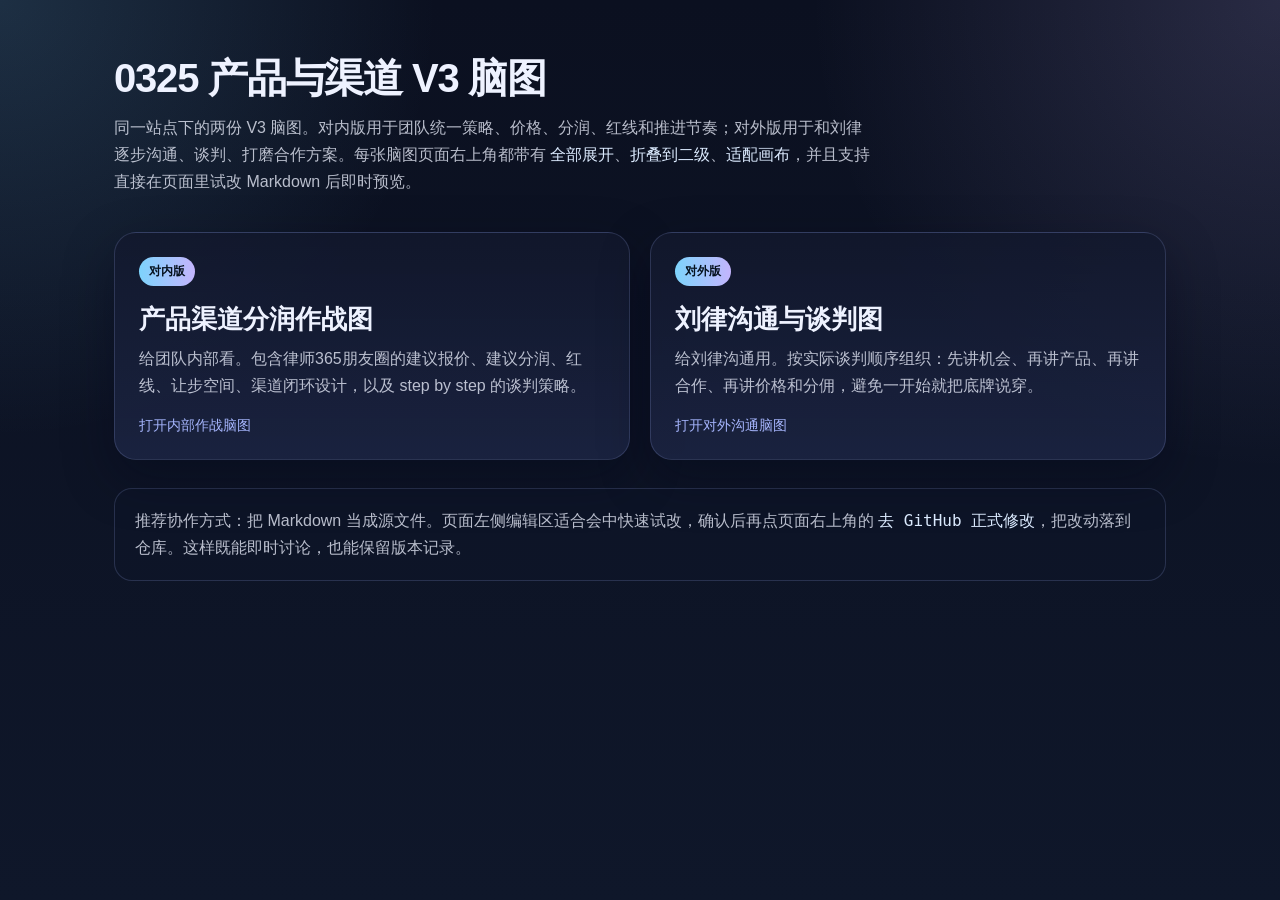
==== lawyer-v3/index.html @ 5c664c95 "Add lawyer V3 markmap pages with live markdown preview" ====
<!doctype html>
<html lang="zh-CN">
<head>
  <meta charset="utf-8" />
  <meta name="viewport" content="width=device-width, initial-scale=1" />
  <title>0325 产品与渠道 V3 脑图</title>
  <style>
    :root {
      color-scheme: dark;
      --bg: #0b1020;
      --panel: rgba(18, 24, 45, 0.82);
      --panel-2: rgba(31, 40, 73, 0.72);
      --text: #eef2ff;
      --muted: #a5b4fc;
      --line: rgba(165, 180, 252, 0.18);
      --accent: #7dd3fc;
      --accent-2: #c4b5fd;
    }
    * { box-sizing: border-box; }
    body {
      margin: 0;
      font-family: "PingFang SC", "Microsoft YaHei", sans-serif;
      background:
        radial-gradient(circle at top left, rgba(125, 211, 252, 0.16), transparent 28%),
        radial-gradient(circle at top right, rgba(196, 181, 253, 0.16), transparent 30%),
        linear-gradient(180deg, #0b1020 0%, #0f172a 100%);
      color: var(--text);
      min-height: 100vh;
    }
    .wrap {
      max-width: 1100px;
      margin: 0 auto;
      padding: 56px 24px 80px;
    }
    h1 {
      margin: 0 0 14px;
      font-size: 40px;
      line-height: 1.1;
      letter-spacing: -0.03em;
    }
    .lead {
      max-width: 760px;
      margin: 0 0 36px;
      color: rgba(238, 242, 255, 0.76);
      font-size: 16px;
      line-height: 1.7;
    }
    .grid {
      display: grid;
      grid-template-columns: repeat(2, minmax(0, 1fr));
      gap: 20px;
    }
    .card {
      display: block;
      padding: 24px;
      border-radius: 22px;
      background: linear-gradient(180deg, var(--panel), var(--panel-2));
      border: 1px solid var(--line);
      text-decoration: none;
      color: inherit;
      box-shadow: 0 18px 50px rgba(2, 6, 23, 0.35);
      transition: transform 180ms ease, border-color 180ms ease, box-shadow 180ms ease;
    }
    .card:hover {
      transform: translateY(-4px);
      border-color: rgba(125, 211, 252, 0.34);
      box-shadow: 0 24px 60px rgba(2, 6, 23, 0.42);
    }
    .tag {
      display: inline-block;
      padding: 6px 10px;
      border-radius: 999px;
      font-size: 12px;
      color: #06121f;
      background: linear-gradient(90deg, var(--accent), var(--accent-2));
      font-weight: 700;
      margin-bottom: 18px;
    }
    .card h2 {
      margin: 0 0 10px;
      font-size: 26px;
      line-height: 1.2;
    }
    .card p {
      margin: 0 0 18px;
      line-height: 1.7;
      color: rgba(238, 242, 255, 0.76);
    }
    .meta {
      display: flex;
      align-items: center;
      gap: 10px;
      color: var(--muted);
      font-size: 14px;
    }
    .tips {
      margin-top: 28px;
      padding: 18px 20px;
      border-radius: 18px;
      border: 1px solid var(--line);
      background: rgba(15, 23, 42, 0.46);
      color: rgba(238, 242, 255, 0.76);
      line-height: 1.7;
    }
    code {
      font-family: ui-monospace, SFMono-Regular, Menlo, monospace;
      color: #dbeafe;
    }
    @media (max-width: 800px) {
      .grid { grid-template-columns: 1fr; }
      h1 { font-size: 32px; }
    }
  </style>
</head>
<body>
  <main class="wrap">
    <h1>0325 产品与渠道 V3 脑图</h1>
    <p class="lead">同一站点下的两份 V3 脑图。对内版用于团队统一策略、价格、分润、红线和推进节奏；对外版用于和刘律逐步沟通、谈判、打磨合作方案。每张脑图页面右上角都带有 <code>全部展开</code>、<code>折叠到二级</code>、<code>适配画布</code>，并且支持直接在页面里试改 Markdown 后即时预览。</p>
    <section class="grid">
      <a class="card" href="./internal.html">
        <span class="tag">对内版</span>
        <h2>产品渠道分润作战图</h2>
        <p>给团队内部看。包含律师365朋友圈的建议报价、建议分润、红线、让步空间、渠道闭环设计，以及 step by step 的谈判策略。</p>
        <div class="meta"><span>打开内部作战脑图</span></div>
      </a>
      <a class="card" href="./external.html">
        <span class="tag">对外版</span>
        <h2>刘律沟通与谈判图</h2>
        <p>给刘律沟通用。按实际谈判顺序组织：先讲机会、再讲产品、再讲合作、再讲价格和分佣，避免一开始就把底牌说穿。</p>
        <div class="meta"><span>打开对外沟通脑图</span></div>
      </a>
    </section>
    <section class="tips">
      推荐协作方式：把 Markdown 当成源文件。页面左侧编辑区适合会中快速试改，确认后再点页面右上角的 <code>去 GitHub 正式修改</code>，把改动落到仓库。这样既能即时讨论，也能保留版本记录。
    </section>
  </main>
</body>
</html>
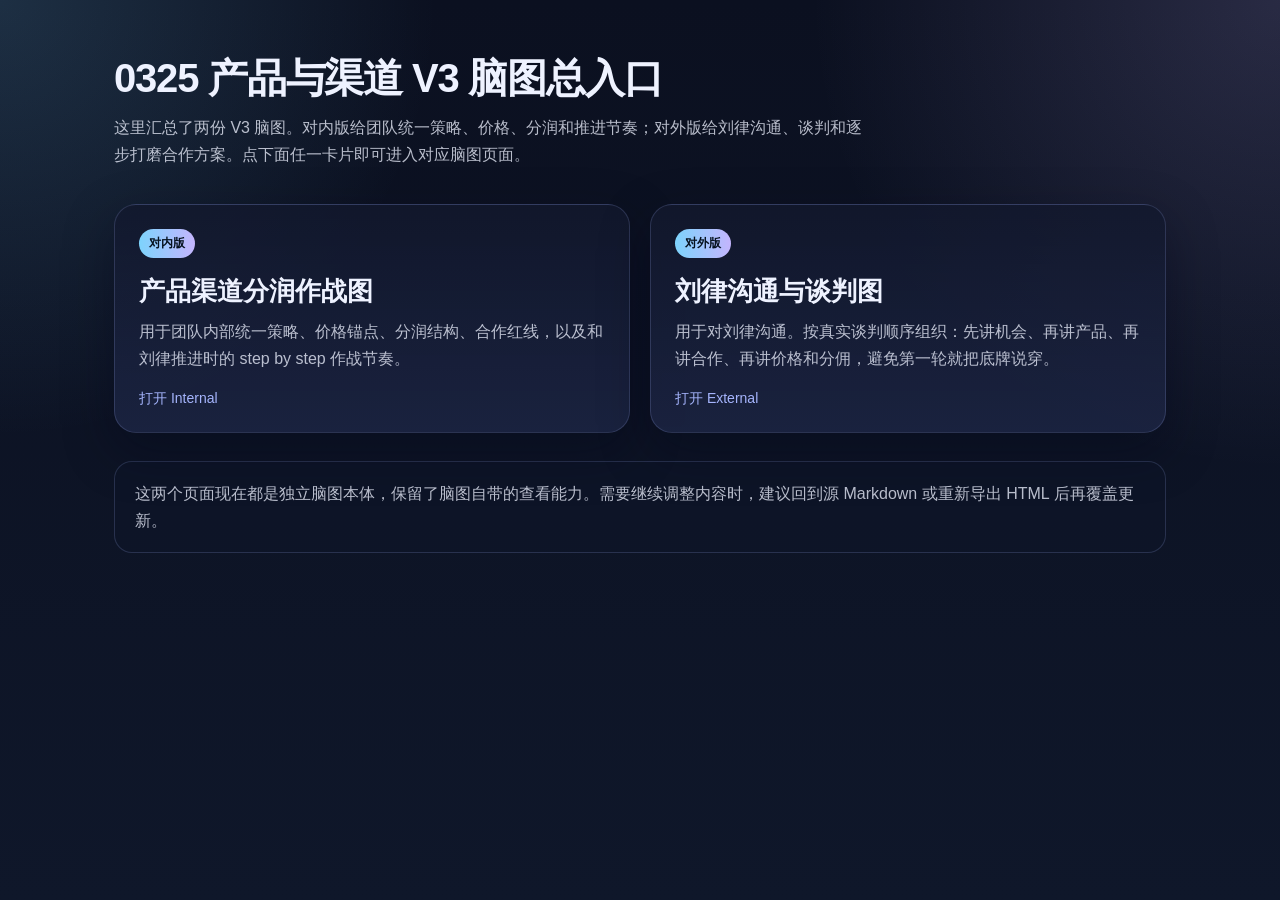
==== commit ddfc1033: "Simplify lawyer V3 landing page" ====
--- a/lawyer-v3/index.html
+++ b/lawyer-v3/index.html
@@ -114,24 +114,24 @@
 </head>
 <body>
   <main class="wrap">
-    <h1>0325 产品与渠道 V3 脑图</h1>
-    <p class="lead">同一站点下的两份 V3 脑图。对内版用于团队统一策略、价格、分润、红线和推进节奏；对外版用于和刘律逐步沟通、谈判、打磨合作方案。每张脑图页面右上角都带有 <code>全部展开</code>、<code>折叠到二级</code>、<code>适配画布</code>，并且支持直接在页面里试改 Markdown 后即时预览。</p>
+    <h1>0325 产品与渠道 V3 脑图总入口</h1>
+    <p class="lead">这里汇总了两份 V3 脑图。对内版给团队统一策略、价格、分润和推进节奏；对外版给刘律沟通、谈判和逐步打磨合作方案。点下面任一卡片即可进入对应脑图页面。</p>
     <section class="grid">
       <a class="card" href="./internal.html">
         <span class="tag">对内版</span>
         <h2>产品渠道分润作战图</h2>
-        <p>给团队内部看。包含律师365朋友圈的建议报价、建议分润、红线、让步空间、渠道闭环设计，以及 step by step 的谈判策略。</p>
-        <div class="meta"><span>打开内部作战脑图</span></div>
+        <p>用于团队内部统一策略、价格锚点、分润结构、合作红线，以及和刘律推进时的 step by step 作战节奏。</p>
+        <div class="meta"><span>打开 Internal</span></div>
       </a>
       <a class="card" href="./external.html">
         <span class="tag">对外版</span>
         <h2>刘律沟通与谈判图</h2>
-        <p>给刘律沟通用。按实际谈判顺序组织：先讲机会、再讲产品、再讲合作、再讲价格和分佣，避免一开始就把底牌说穿。</p>
-        <div class="meta"><span>打开对外沟通脑图</span></div>
+        <p>用于对刘律沟通。按真实谈判顺序组织：先讲机会、再讲产品、再讲合作、再讲价格和分佣，避免第一轮就把底牌说穿。</p>
+        <div class="meta"><span>打开 External</span></div>
       </a>
     </section>
     <section class="tips">
-      推荐协作方式：把 Markdown 当成源文件。页面左侧编辑区适合会中快速试改，确认后再点页面右上角的 <code>去 GitHub 正式修改</code>，把改动落到仓库。这样既能即时讨论，也能保留版本记录。
+      这两个页面现在都是独立脑图本体，保留了脑图自带的查看能力。需要继续调整内容时，建议回到源 Markdown 或重新导出 HTML 后再覆盖更新。
     </section>
   </main>
 </body>
